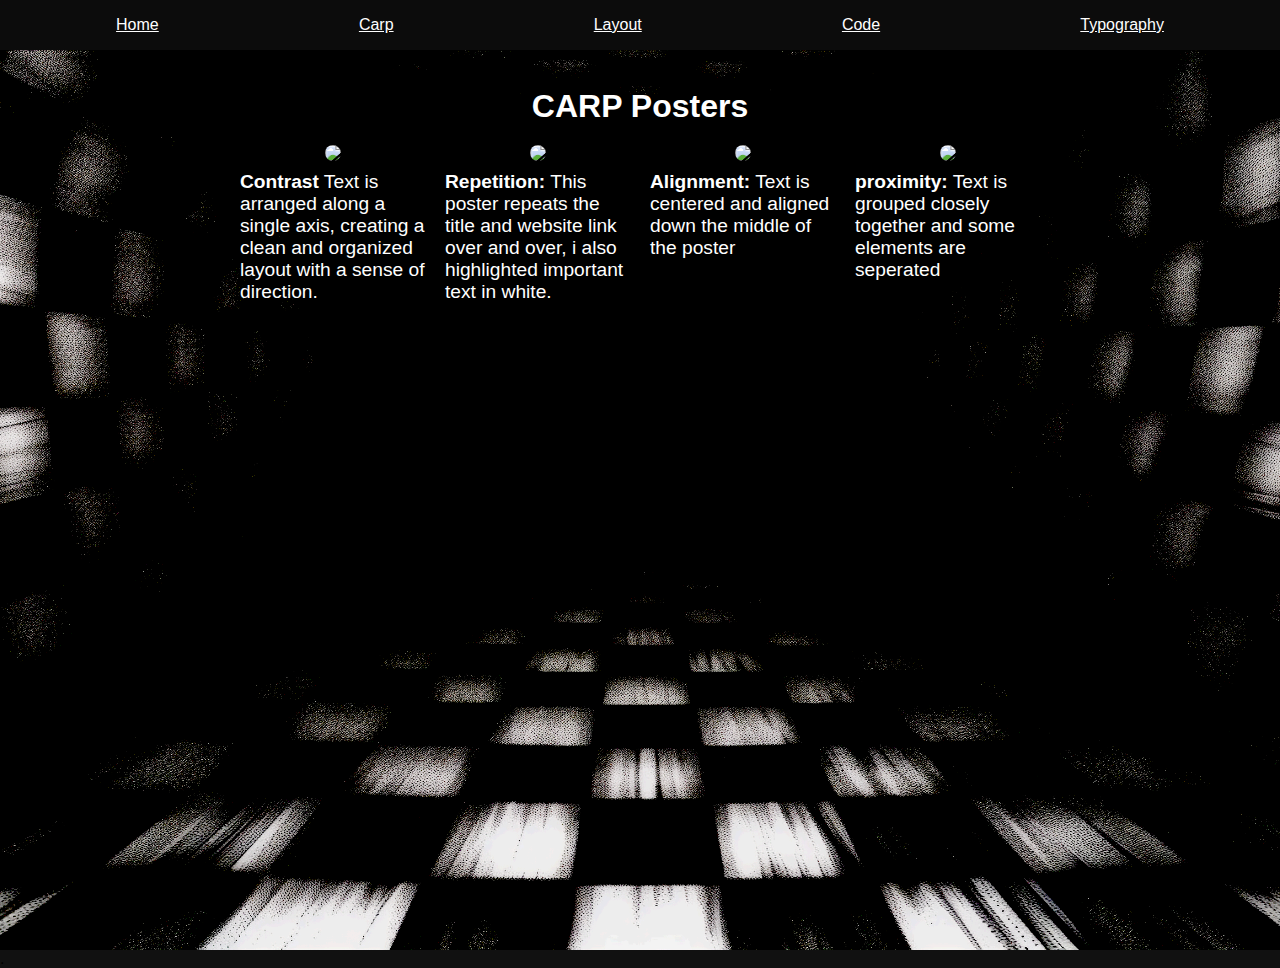
==== carp.html @ 23fd2659 "Add files via upload" ====
<!DOCTYPE html>
<html lang="en">

<head>
    <meta charset="UTF-8">
    <meta name="viewport" content="width=device-width, initial-scale=1.0">
    <title>CARP </title>
    <link rel="stylesheet" href="css/style.css">
</head>

<body>
    <nav>
        <ul>
            <li><a href="index.html">Home</a></li>
            <li><a href="carp.html">Carp</a></li>
            <li><a href="ux.html">Layout</a></li>
            <li><a href="code.html">Code</a></li>
            <li><a href="Typography.html">Typography</a></li>
        </ul>
    </nav>

    <main>
        <section class="image-gallery">
            <br>
            <h2 class="title">  CARP Posters</h2>
            <div class="image-grid">
              
                <div class="image-item">
                    <img src="../GWDS_final/images/carp/contrast.png"  class="image">
                    <p class="image-text"><strong>Contrast</strong> Text is arranged along a single axis, creating a clean and organized layout with a sense of direction.</p>
                </div>

             
                <div class="image-item">
                    <img src="../GWDS_final/images/carp/repetition.png" class="image">
                    <p class="image-text"><strong>Repetition:</strong> This poster repeats the title and website link over and over, i also highlighted 
                        important text in white.</p>
                </div>


                <div class="image-item">
                    <img src="../GWDS_final/images/CARP/alignment.png" class="image">
                    <p class="image-text"><strong>Alignment:</strong> Text is centered and aligned down the middle of the poster</p>
                </div>


                <div class="image-item">
                    <img src="../GWDS_final/images/CARP/proximity.png"  class="image">
                    <p class="image-text"><strong>proximity:</strong> Text is grouped closely together and some elements are seperated</p>
                </div>

                </div>
            </div>
        </section>
    </main>

    <footer>.
        <p>
            
        </p>
    </footer>
</body>

</html>
---- css/style.css ----
* {
    margin: 0;
    padding: 0;
    box-sizing: border-box;
}

body {
    display: flex;
    flex-direction: column;
    min-height: 100vh;
    margin: 0;
    font-family: Arial, sans-serif;
    background-color: #f4f4f4;
    color: #000000;
}

nav {
    background-color: #0c0c0c;
    color: white;
    padding: 1em;
    position: sticky;
    top: 0;
    z-index: 1000;
}

nav ul {
    list-style: none;
    margin: 0;
    padding: 0;
    display: flex;
    justify-content: space-around;
}

nav ul li a {
    color: white;
    padding: 0.5em 1em;
    transition: 0.3s ease;
}

nav ul li a:hover {
    background-color: #575757;
    border-radius: 5px;
}


main {
    position: relative;
    width: 100%;
    height: 100vh; 
    background-image: url('../images/background.png'); 
    background-size: cover; 
    background-position: center; 
}


.overlay {
    position: absolute;
    top: 50%;
    left: 50%;
    transform: translate(-50%, -50%); 
    color: white;
    text-align: center;
    z-index: 1; /* Ensures text is above the background */
}

.overlay h1 {
    font-size: 3rem;
    margin-bottom: 10px;
}

.overlay p {
    font-size: 1.5rem;
}


footer {
    background-color: #111111;
    margin-top: auto; 
}

.container {
    text-align: center;
    padding: 20px;
    background-color: #f4f4f4; 
}

.title {
    font-size: 2rem;
    text-align: center;
    margin: 20px 0;
    color: #ffffff; 
}


.image-grid {
    display: grid;
    grid-template-columns: repeat(auto-fit, minmax(150px, 1fr));
    gap: 20px;
    max-width: 800px;
    margin: 0 auto;
}


.image-item {
    display: flex;
    flex-direction: column;
    align-items: center;
}

.image {
    max-width: 100%;
    border-radius: 10px;
    box-shadow: 0 4px 6px
}

.image-text {
    margin-top: 10px;
    font-size: 1.2rem;
    color: #ffffff; }
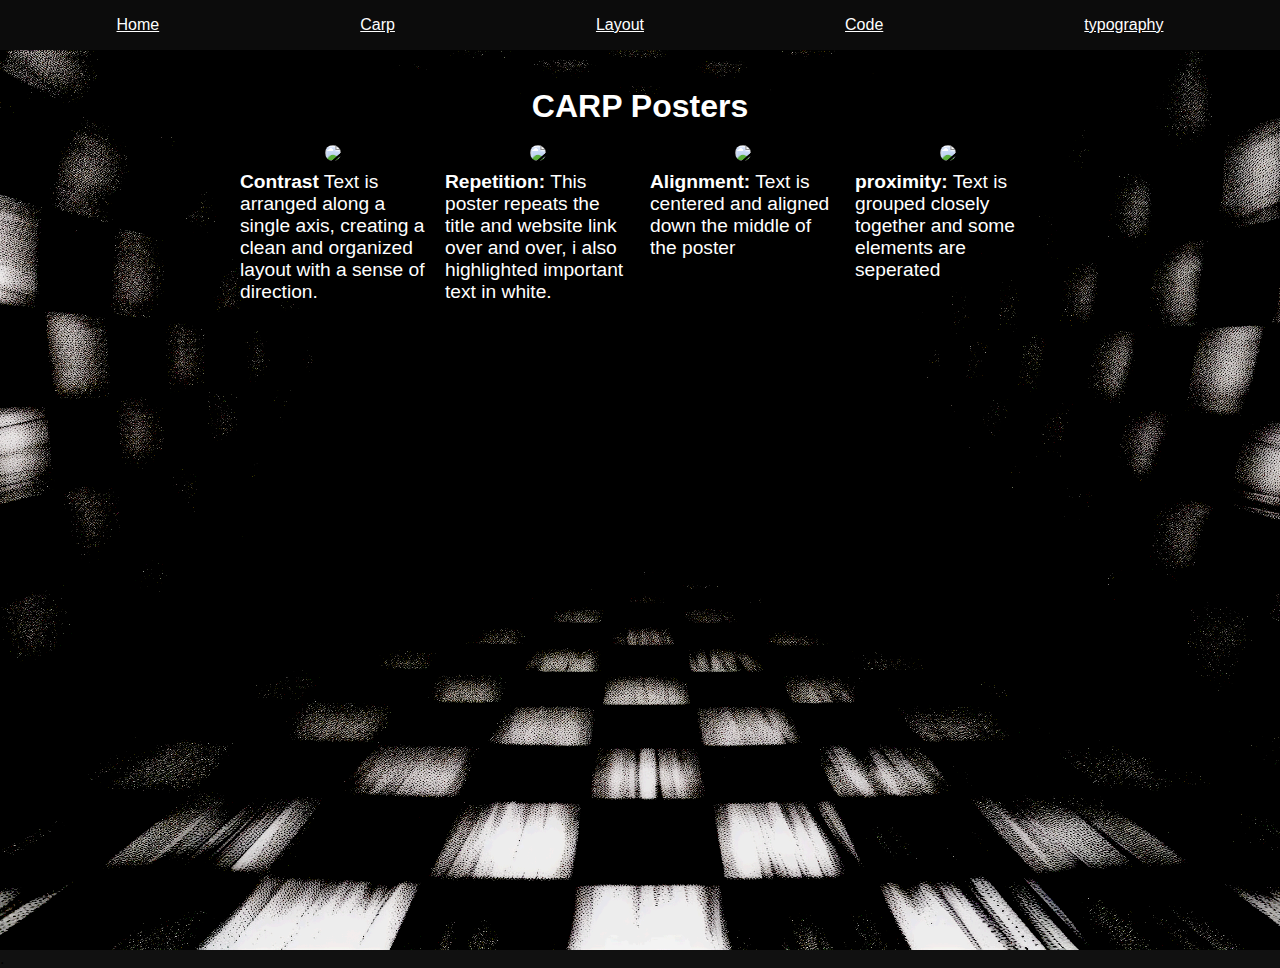
==== commit 807e21e5: "Update carp.html" ====
--- a/carp.html
+++ b/carp.html
@@ -15,7 +15,7 @@
             <li><a href="carp.html">Carp</a></li>
             <li><a href="ux.html">Layout</a></li>
             <li><a href="code.html">Code</a></li>
-            <li><a href="Typography.html">Typography</a></li>
+            <li><a href="Typography.html">typography</a></li>
         </ul>
     </nav>
 
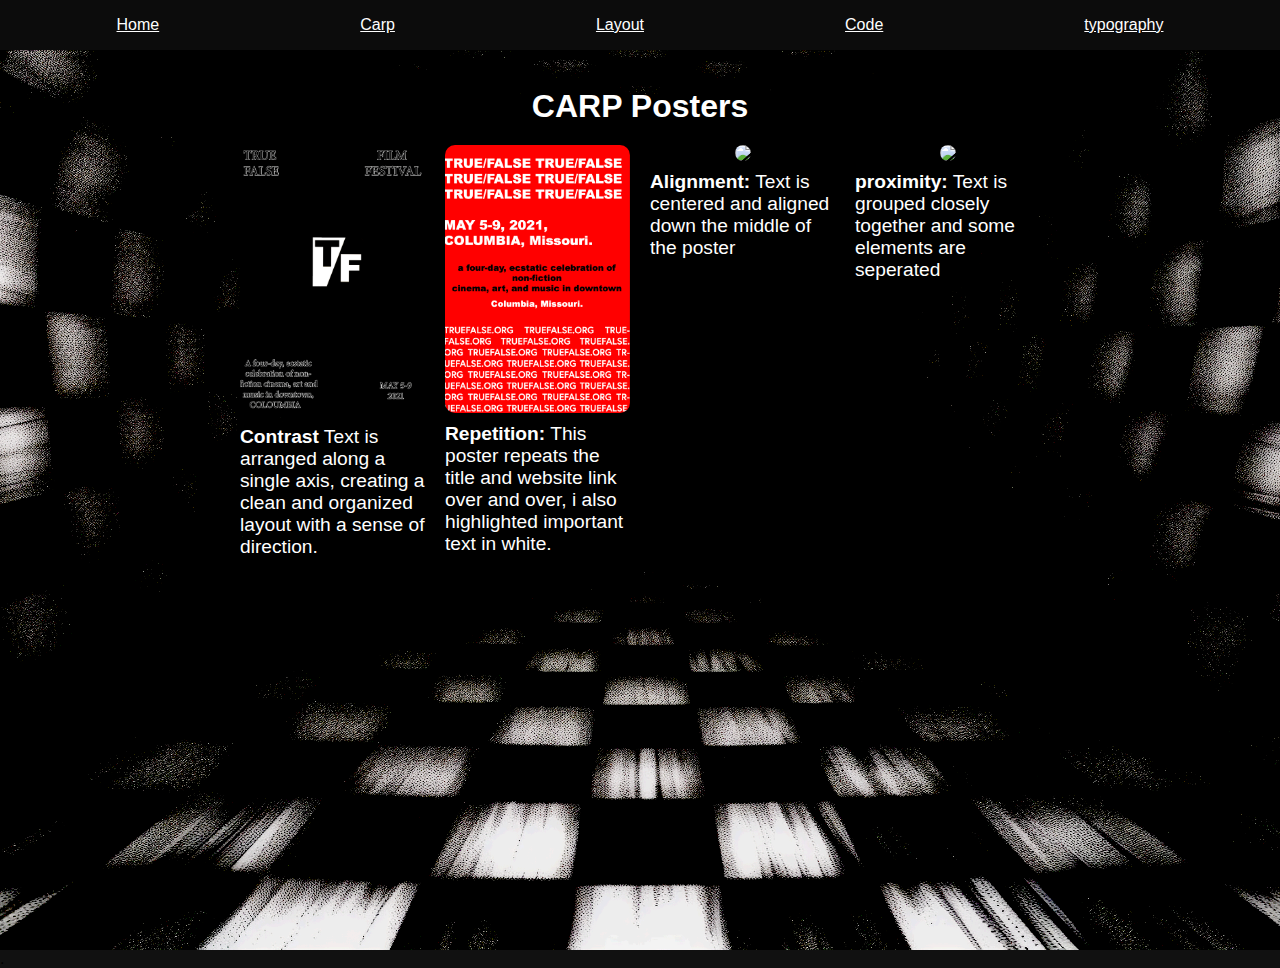
==== commit c789cc6c: "Update carp.html" ====
--- a/carp.html
+++ b/carp.html
@@ -15,7 +15,7 @@
             <li><a href="carp.html">Carp</a></li>
             <li><a href="ux.html">Layout</a></li>
             <li><a href="code.html">Code</a></li>
-            <li><a href="Typography.html">typography</a></li>
+            <li><a href="typography.html">typography</a></li>
         </ul>
     </nav>
 
@@ -26,26 +26,26 @@
             <div class="image-grid">
               
                 <div class="image-item">
-                    <img src="../GWDS_final/images/carp/contrast.png"  class="image">
+                    <img src="images/carp/contrast.png"  class="image">
                     <p class="image-text"><strong>Contrast</strong> Text is arranged along a single axis, creating a clean and organized layout with a sense of direction.</p>
                 </div>
 
              
                 <div class="image-item">
-                    <img src="../GWDS_final/images/carp/repetition.png" class="image">
+                    <img src="images/carp/repetition.png" class="image">
                     <p class="image-text"><strong>Repetition:</strong> This poster repeats the title and website link over and over, i also highlighted 
                         important text in white.</p>
                 </div>
 
 
                 <div class="image-item">
-                    <img src="../GWDS_final/images/CARP/alignment.png" class="image">
+                    <img src="images/CARP/alignment.png" class="image">
                     <p class="image-text"><strong>Alignment:</strong> Text is centered and aligned down the middle of the poster</p>
                 </div>
 
 
                 <div class="image-item">
-                    <img src="../GWDS_final/images/CARP/proximity.png"  class="image">
+                    <img src="images/CARP/proximity.png"  class="image">
                     <p class="image-text"><strong>proximity:</strong> Text is grouped closely together and some elements are seperated</p>
                 </div>
 
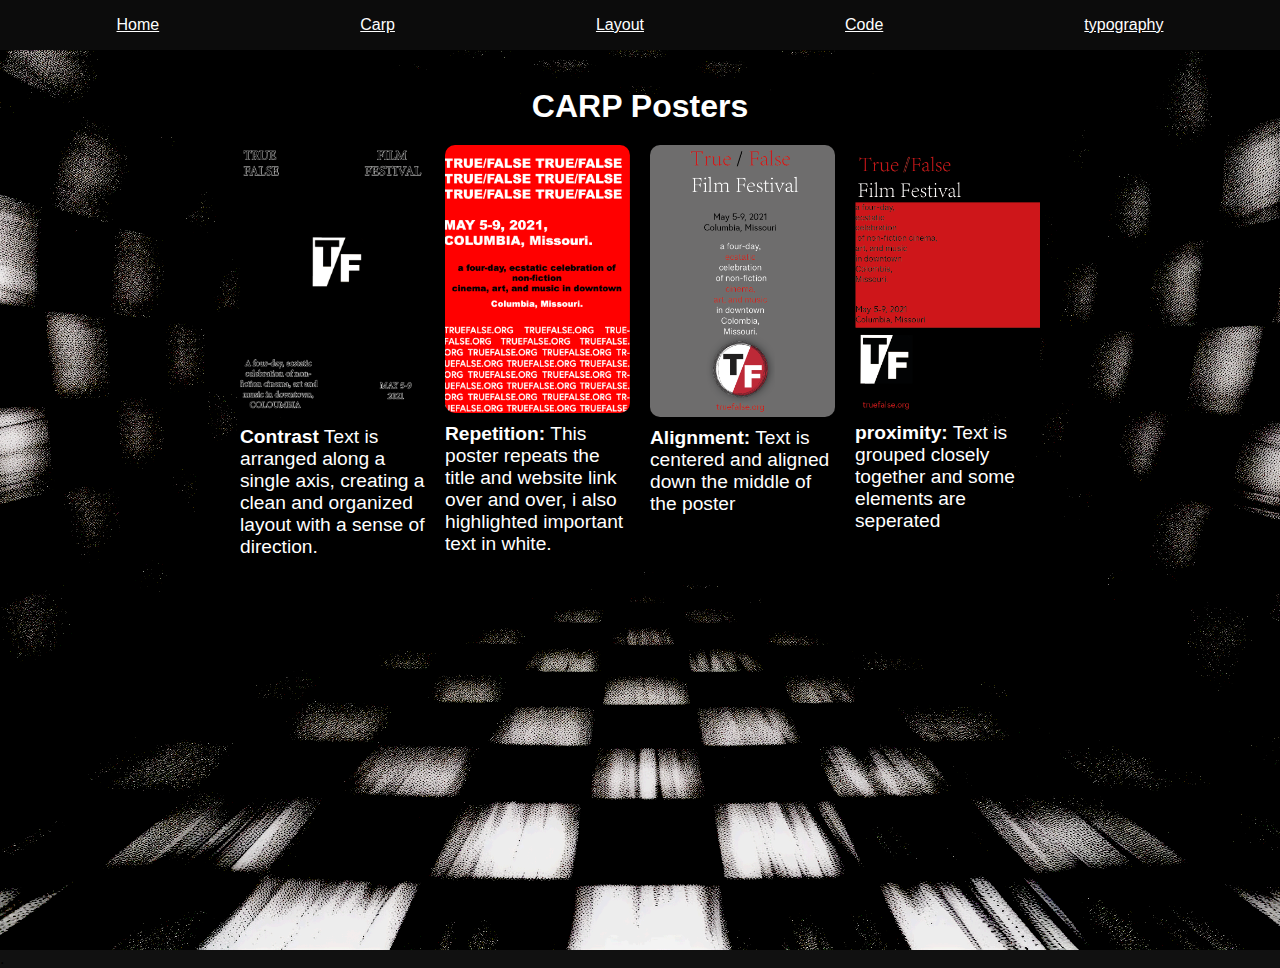
==== commit b81826ed: "Update carp.html" ====
--- a/carp.html
+++ b/carp.html
@@ -39,13 +39,13 @@
 
 
                 <div class="image-item">
-                    <img src="images/CARP/alignment.png" class="image">
+                    <img src="images/carp/alignment.png" class="image">
                     <p class="image-text"><strong>Alignment:</strong> Text is centered and aligned down the middle of the poster</p>
                 </div>
 
 
                 <div class="image-item">
-                    <img src="images/CARP/proximity.png"  class="image">
+                    <img src="images/carp/proximity.png"  class="image">
                     <p class="image-text"><strong>proximity:</strong> Text is grouped closely together and some elements are seperated</p>
                 </div>
 
